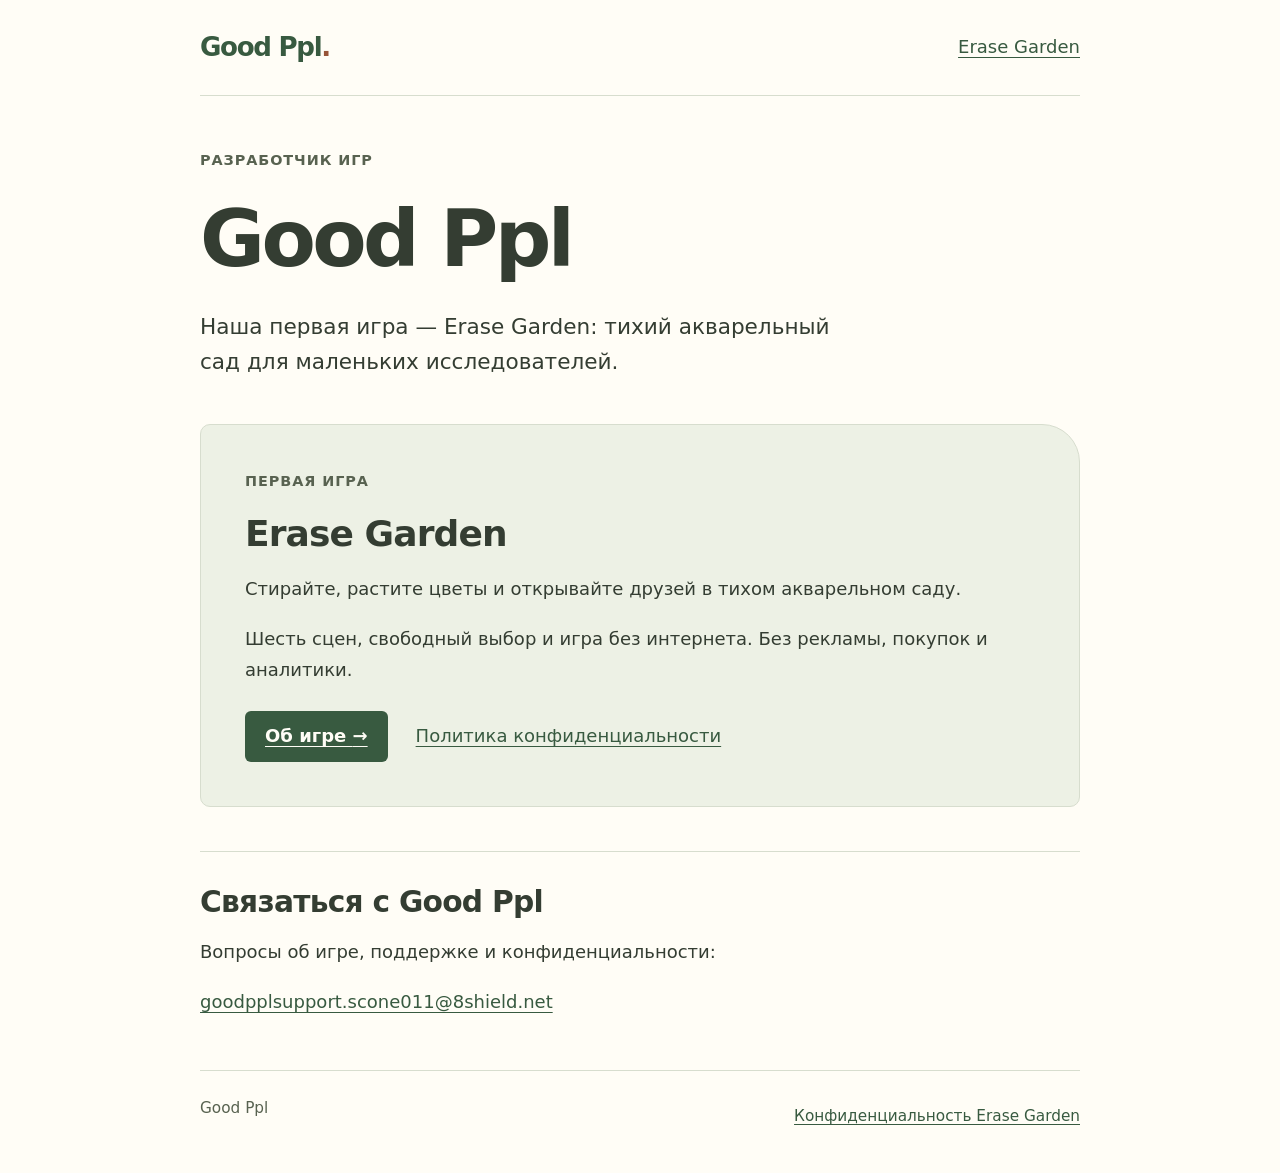
==== index.html @ 758fb170 "Publish Good Ppl website and Erase Garden privacy policy" ====
<!doctype html>
<html lang="ru">
<head>
  <meta charset="utf-8">
  <meta name="viewport" content="width=device-width, initial-scale=1">
  <meta name="description" content="Good Ppl — разработчик Erase Garden. Игры, поддержка и политика конфиденциальности.">
  <title>Good Ppl — игры и поддержка</title>
  <link rel="stylesheet" href="/assets/style.css">
</head>
<body>
  <a class="skip-link" href="#main">К содержимому</a>
  <header class="site-header">
    <a class="brand" href="/" aria-current="page">Good Ppl<span class="brand-dot" aria-hidden="true">.</span></a>
    <nav aria-label="Основная навигация"><a href="/erase-garden/">Erase Garden</a></nav>
  </header>
  <main id="main">
    <section class="intro" aria-labelledby="welcome">
      <p class="eyebrow">Разработчик игр</p>
      <h1 id="welcome">Good Ppl</h1>
      <p class="lead">Наша первая игра — Erase Garden: тихий акварельный сад для маленьких исследователей.</p>
    </section>
    <section class="game-card" aria-labelledby="first-game">
      <p class="eyebrow">Первая игра</p>
      <h2 id="first-game">Erase Garden</h2>
      <p>Стирайте, растите цветы и открывайте друзей в тихом акварельном саду.</p>
      <p>Шесть сцен, свободный выбор и игра без интернета. Без рекламы, покупок и аналитики.</p>
      <div class="link-row">
        <a class="primary-link" href="/erase-garden/">Об игре <span aria-hidden="true">→</span></a>
        <a href="/erase-garden/privacy/">Политика конфиденциальности</a>
      </div>
    </section>
    <section class="contact" aria-labelledby="support">
      <h2 id="support">Связаться с Good Ppl</h2>
      <p>Вопросы об игре, поддержке и конфиденциальности:</p>
      <p><a class="email" href="mailto:goodpplsupport.scone011@8shield.net">goodpplsupport.scone011@8shield.net</a></p>
    </section>
  </main>
  <footer class="site-footer"><span>Good Ppl</span><a href="/erase-garden/privacy/">Конфиденциальность Erase Garden</a></footer>
</body>
</html>
---- assets/style.css ----
:root {
  color-scheme: light;
  --paper: #fffdf6;
  --ink: #343d32;
  --green: #385a40;
  --muted: #586250;
  --line: #d7ddce;
  --wash: #edf1e5;
  --clay: #985438;
  font-family: system-ui, -apple-system, BlinkMacSystemFont, "Segoe UI", sans-serif;
  font-size: 18px;
  line-height: 1.7;
  color: var(--ink);
  background: var(--paper);
}

* { box-sizing: border-box; }
body { margin: 0; }
a { color: var(--green); text-underline-offset: 0.2em; text-decoration-thickness: 1px; }
a:hover { text-decoration-thickness: 2px; }
a:focus-visible { outline: 3px solid var(--clay); outline-offset: 5px; border-radius: 2px; }
p { margin: 0 0 1.1rem; }
h1, h2 { line-height: 1.18; font-weight: 650; text-wrap: balance; }
h1 { margin: 0 0 1.3rem; font-size: clamp(2.5rem, 7vw, 4.4rem); letter-spacing: -0.045em; }
h2 { margin: 0 0 1rem; font-size: 1.65rem; letter-spacing: -0.025em; }
main, .site-header, .site-footer { width: min(100% - 48px, 880px); margin-inline: auto; }
.site-header { display: flex; flex-wrap: wrap; align-items: center; justify-content: space-between; gap: 12px 24px; padding-block: 24px; border-bottom: 1px solid var(--line); }
.brand { display: inline-block; font-size: 1.45rem; font-weight: 750; letter-spacing: -0.05em; text-decoration: none; }
.brand-dot { color: var(--clay); }
nav a { display: inline-block; padding-block: 8px; }
main { padding-block: 52px 32px; }
section + section { margin-top: 44px; }
.intro { max-width: 720px; }
.eyebrow { color: var(--muted); font-size: 0.8rem; font-weight: 650; letter-spacing: 0.065em; text-transform: uppercase; }
.lead { font-size: 1.2rem; max-width: 650px; line-height: 1.65; }
.game-card { background: var(--wash); padding: clamp(24px, 5vw, 44px); border: 1px solid var(--line); border-radius: 10px 38px 10px 10px; }
.game-card h2 { font-size: 2rem; }
.link-row { display: flex; flex-wrap: wrap; align-items: center; gap: 18px 28px; margin-top: 26px; }
.primary-link { display: inline-block; border-radius: 6px; background: var(--green); color: var(--paper); padding: 10px 20px; font-weight: 600; }
.note { border-left: 3px solid #8fa37a; padding-left: 24px; }
.contact { border-top: 1px solid var(--line); padding-top: 32px; }
.email { overflow-wrap: anywhere; }
.site-footer { display: flex; flex-wrap: wrap; justify-content: space-between; gap: 12px 24px; border-top: 1px solid var(--line); padding-block: 24px 36px; font-size: 0.85rem; color: var(--muted); }
.site-footer a { padding-block: 8px; }
.policy { max-width: 760px; }
.policy h1 { font-size: clamp(1.8rem, 5vw, 2.65rem); line-height: 1.25; letter-spacing: -0.025em; }
.policy h2 { font-size: 1.4rem; margin-top: 2rem; }
.skip-link { position: absolute; top: 8px; left: 16px; transform: translateY(-200%); padding: 10px 16px; background: var(--paper); z-index: 1; }
.skip-link:focus { transform: translateY(0); }
@media (max-width: 480px) {
  main, .site-header, .site-footer { width: calc(100% - 32px); }
  main { padding-top: 36px; }
  .site-header { padding-block: 16px; }
  .lead { font-size: 1.1rem; }
  .note { padding-left: 16px; }
}
@media print {
  .site-header, .site-footer, .skip-link { display: none; }
  main { width: 100%; padding: 0; }
  :root { color: #000; background: #fff; }
  a { color: inherit; }
}
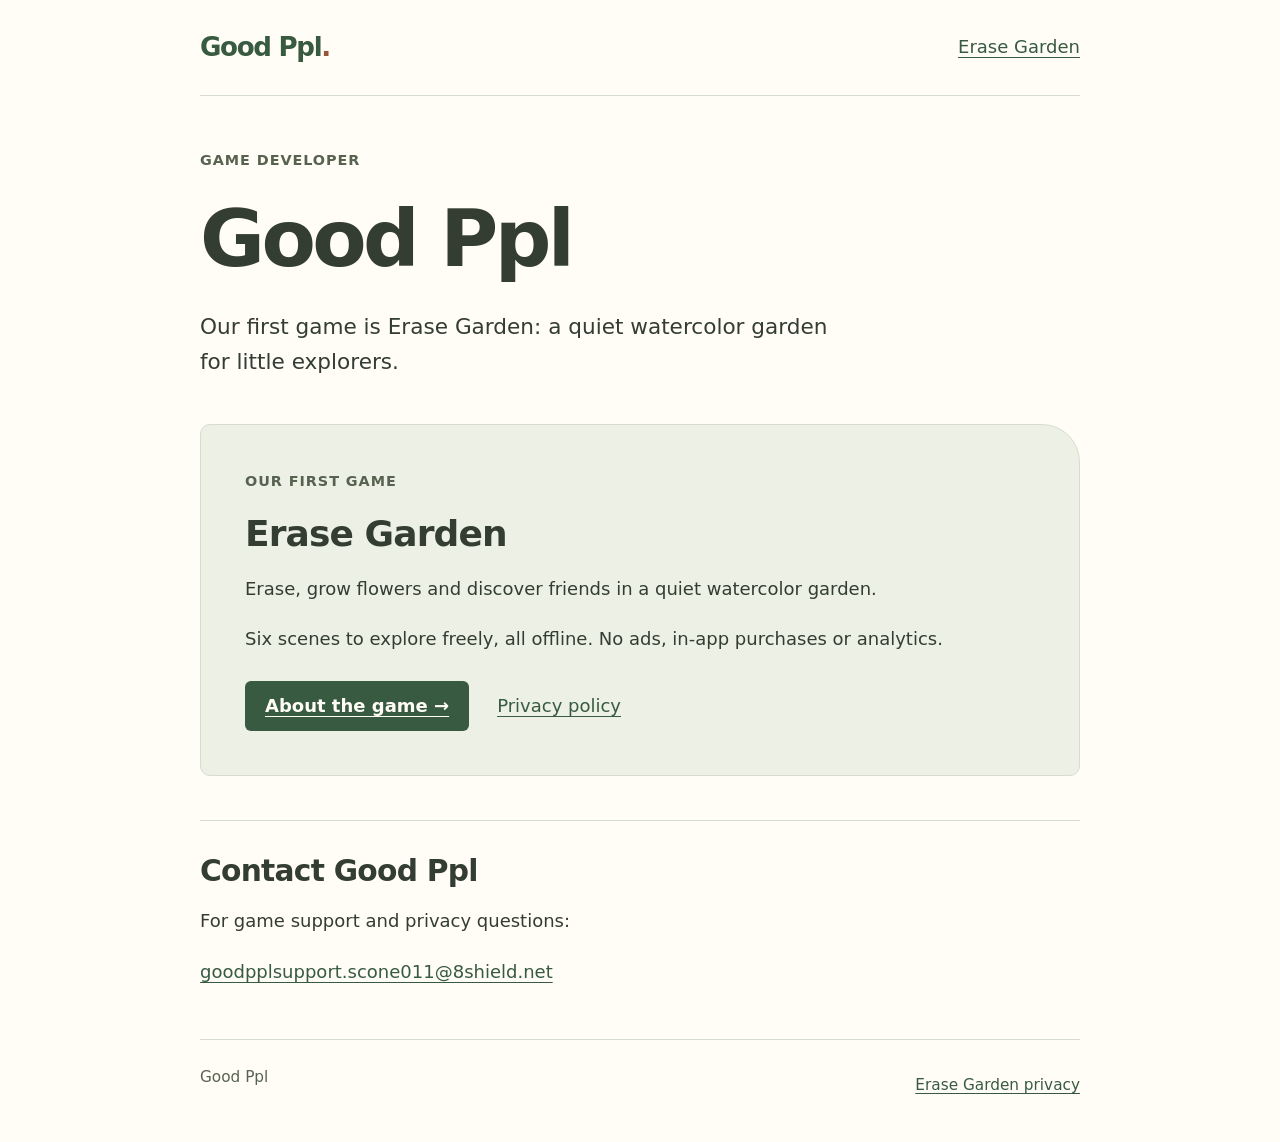
==== commit c8a8a910: "Translate the website and privacy policy into English" ====
--- a/index.html
+++ b/index.html
@@ -1,40 +1,40 @@
-<!doctype html>
-<html lang="ru">
-<head>
-  <meta charset="utf-8">
-  <meta name="viewport" content="width=device-width, initial-scale=1">
-  <meta name="description" content="Good Ppl — разработчик Erase Garden. Игры, поддержка и политика конфиденциальности.">
-  <title>Good Ppl — игры и поддержка</title>
-  <link rel="stylesheet" href="/assets/style.css">
-</head>
-<body>
-  <a class="skip-link" href="#main">К содержимому</a>
-  <header class="site-header">
-    <a class="brand" href="/" aria-current="page">Good Ppl<span class="brand-dot" aria-hidden="true">.</span></a>
-    <nav aria-label="Основная навигация"><a href="/erase-garden/">Erase Garden</a></nav>
-  </header>
-  <main id="main">
-    <section class="intro" aria-labelledby="welcome">
-      <p class="eyebrow">Разработчик игр</p>
-      <h1 id="welcome">Good Ppl</h1>
-      <p class="lead">Наша первая игра — Erase Garden: тихий акварельный сад для маленьких исследователей.</p>
-    </section>
-    <section class="game-card" aria-labelledby="first-game">
-      <p class="eyebrow">Первая игра</p>
-      <h2 id="first-game">Erase Garden</h2>
-      <p>Стирайте, растите цветы и открывайте друзей в тихом акварельном саду.</p>
-      <p>Шесть сцен, свободный выбор и игра без интернета. Без рекламы, покупок и аналитики.</p>
-      <div class="link-row">
-        <a class="primary-link" href="/erase-garden/">Об игре <span aria-hidden="true">→</span></a>
-        <a href="/erase-garden/privacy/">Политика конфиденциальности</a>
-      </div>
-    </section>
-    <section class="contact" aria-labelledby="support">
-      <h2 id="support">Связаться с Good Ppl</h2>
-      <p>Вопросы об игре, поддержке и конфиденциальности:</p>
-      <p><a class="email" href="mailto:goodpplsupport.scone011@8shield.net">goodpplsupport.scone011@8shield.net</a></p>
-    </section>
-  </main>
-  <footer class="site-footer"><span>Good Ppl</span><a href="/erase-garden/privacy/">Конфиденциальность Erase Garden</a></footer>
-</body>
-</html>
+<!doctype html>
+<html lang="en">
+<head>
+  <meta charset="utf-8">
+  <meta name="viewport" content="width=device-width, initial-scale=1">
+  <meta name="description" content="Good Ppl develops Erase Garden. Games, support and privacy information.">
+  <title>Good Ppl — games and support</title>
+  <link rel="stylesheet" href="/assets/style.css">
+</head>
+<body>
+  <a class="skip-link" href="#main">Skip to content</a>
+  <header class="site-header">
+    <a class="brand" href="/" aria-current="page">Good Ppl<span class="brand-dot" aria-hidden="true">.</span></a>
+    <nav aria-label="Main navigation"><a href="/erase-garden/">Erase Garden</a></nav>
+  </header>
+  <main id="main">
+    <section class="intro" aria-labelledby="welcome">
+      <p class="eyebrow">Game developer</p>
+      <h1 id="welcome">Good Ppl</h1>
+      <p class="lead">Our first game is Erase Garden: a quiet watercolor garden for little explorers.</p>
+    </section>
+    <section class="game-card" aria-labelledby="first-game">
+      <p class="eyebrow">Our first game</p>
+      <h2 id="first-game">Erase Garden</h2>
+      <p>Erase, grow flowers and discover friends in a quiet watercolor garden.</p>
+      <p>Six scenes to explore freely, all offline. No ads, in-app purchases or analytics.</p>
+      <div class="link-row">
+        <a class="primary-link" href="/erase-garden/">About the game <span aria-hidden="true">→</span></a>
+        <a href="/erase-garden/privacy/">Privacy policy</a>
+      </div>
+    </section>
+    <section class="contact" aria-labelledby="support">
+      <h2 id="support">Contact Good Ppl</h2>
+      <p>For game support and privacy questions:</p>
+      <p><a class="email" href="mailto:goodpplsupport.scone011@8shield.net">goodpplsupport.scone011@8shield.net</a></p>
+    </section>
+  </main>
+  <footer class="site-footer"><span>Good Ppl</span><a href="/erase-garden/privacy/">Erase Garden privacy</a></footer>
+</body>
+</html>
--- a/assets/style.css
+++ b/assets/style.css
@@ -43,7 +43,7 @@
 .site-footer { display: flex; flex-wrap: wrap; justify-content: space-between; gap: 12px 24px; border-top: 1px solid var(--line); padding-block: 24px 36px; font-size: 0.85rem; color: var(--muted); }
 .site-footer a { padding-block: 8px; }
 .policy { max-width: 760px; }
-.policy h1 { font-size: clamp(1.8rem, 5vw, 2.65rem); line-height: 1.25; letter-spacing: -0.025em; }
+.policy h1 { font-size: clamp(1.55rem, 5vw, 2.65rem); line-height: 1.25; letter-spacing: -0.025em; overflow-wrap: anywhere; hyphens: auto; }
 .policy h2 { font-size: 1.4rem; margin-top: 2rem; }
 .skip-link { position: absolute; top: 8px; left: 16px; transform: translateY(-200%); padding: 10px 16px; background: var(--paper); z-index: 1; }
 .skip-link:focus { transform: translateY(0); }
